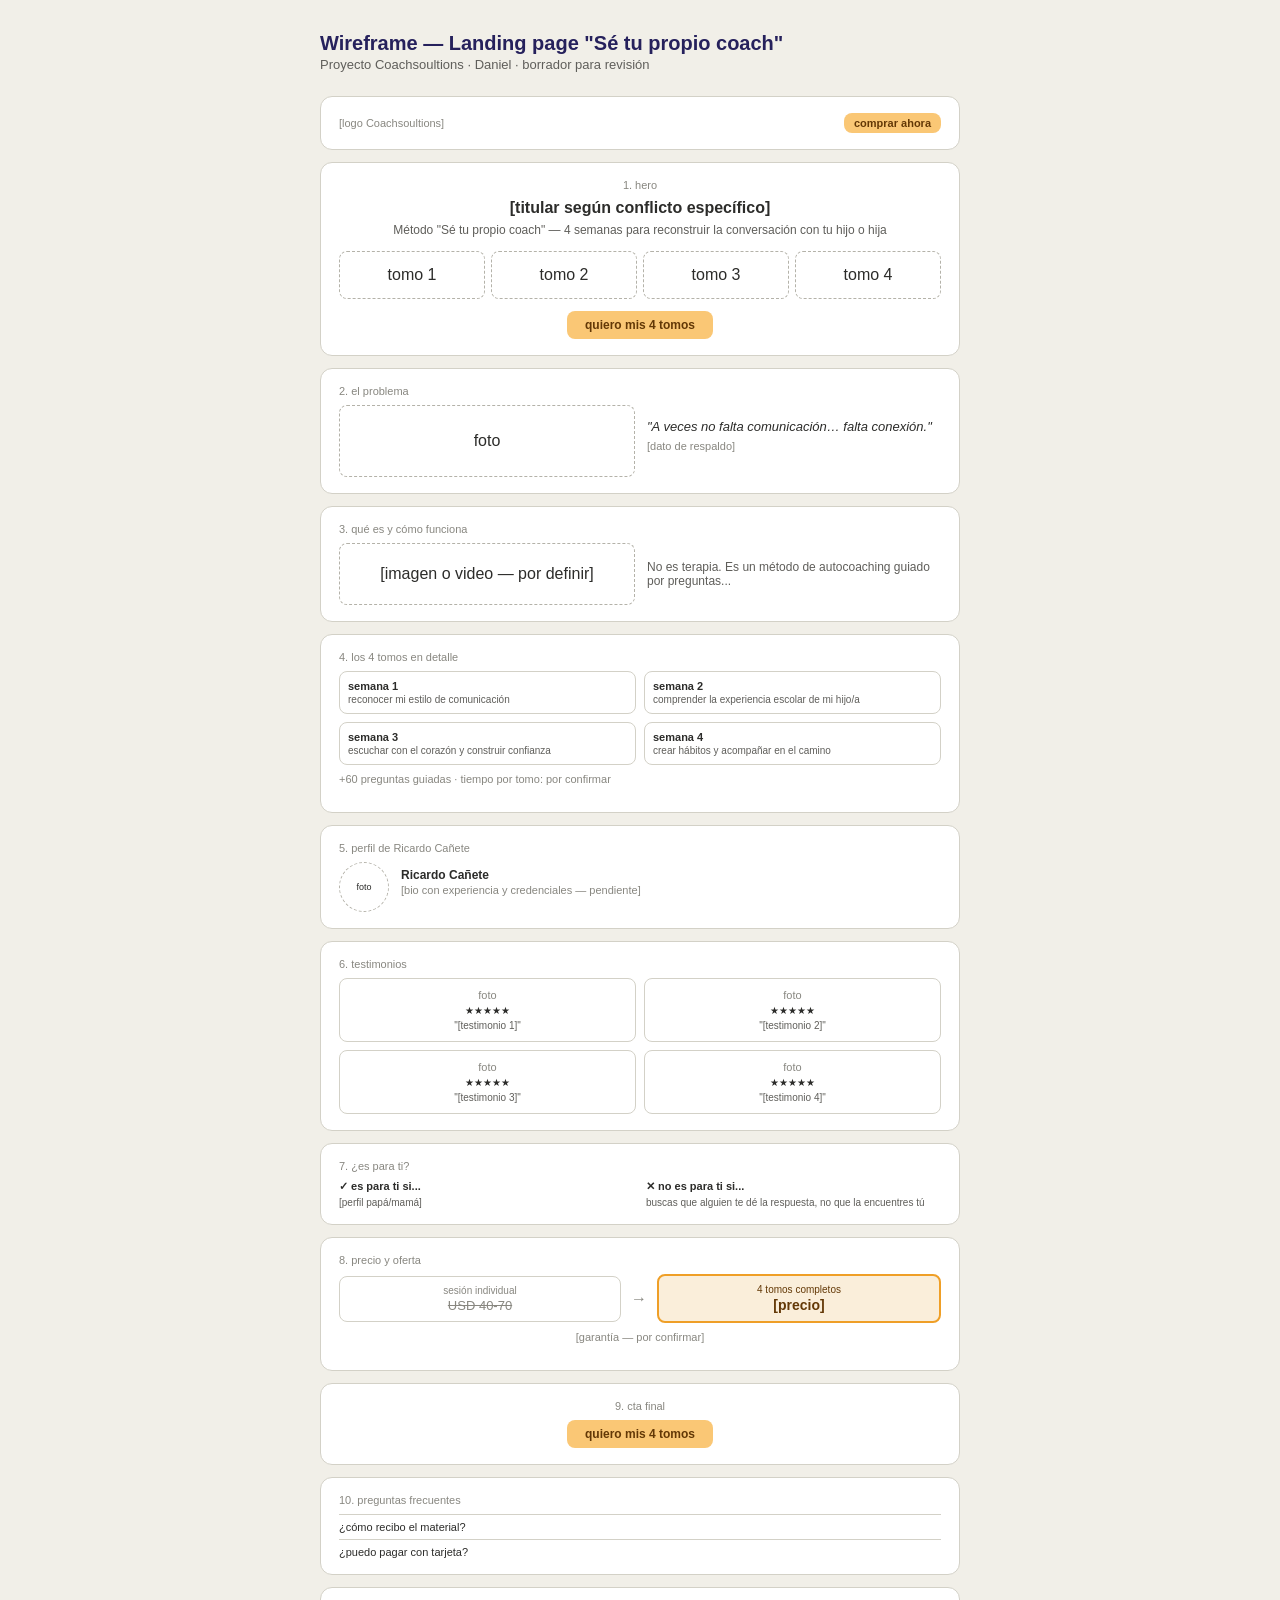
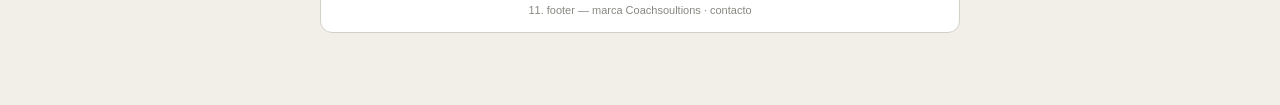
==== index.html @ d7a58cc5 "Initial commit: wireframe landing page" ====
<!DOCTYPE html>
<html lang="es">
<head>
<meta charset="UTF-8">
<title>Wireframe — Sé tu propio coach</title>
<style>
  body {
    font-family: -apple-system, BlinkMacSystemFont, "Segoe UI", Helvetica, Arial, sans-serif;
    background: #F1EFE8;
    margin: 0;
    padding: 32px 16px 60px;
    color: #2C2C2A;
  }
  .wrap { max-width: 640px; margin: 0 auto; }
  .doc-title { font-size: 20px; font-weight: 600; margin: 0 0 2px; color: #26215C; }
  .doc-sub { font-size: 13px; color: #5F5E5A; margin: 0 0 24px; }
  .card { border: 1px solid #D3D1C7; border-radius: 12px; padding: 16px 18px; margin-bottom: 12px; background: #FFFFFF; }
  .label { font-size: 11px; color: #888780; margin: 0 0 8px; text-transform: none; }
  .dashed { border: 1px dashed #B4B2A9; border-radius: 8px; }
  .placeholder { color: #888780; font-size: 11px; }
  .pill { display: inline-block; font-size: 12px; font-weight: 600; padding: 7px 18px; border-radius: 8px; background: #FAC775; color: #633806; }
  .row { display: flex; gap: 12px; align-items: center; }
  .grid2 { display: grid; grid-template-columns: repeat(2, minmax(0,1fr)); gap: 8px; }
  .grid4 { display: grid; grid-template-columns: repeat(4, minmax(0,1fr)); gap: 6px; }
  .center { text-align: center; }
  .quote { font-style: italic; font-size: 13px; margin: 0; }
  .strike { text-decoration: line-through; color: #888780; }
</style>
</head>
<body>
<div class="wrap">
  <p class="doc-title">Wireframe — Landing page "Sé tu propio coach"</p>
  <p class="doc-sub">Proyecto Coachsoultions · Daniel · borrador para revisión</p>

  <div class="card row" style="justify-content:space-between;">
    <span class="placeholder">[logo Coachsoultions]</span>
    <span class="pill" style="padding:4px 10px; font-size:11px;">comprar ahora</span>
  </div>

  <div class="card center">
    <p class="label">1. hero</p>
    <p style="font-size:16px; font-weight:600; margin:0 0 6px;">[titular según conflicto específico]</p>
    <p style="font-size:12px; color:#5F5E5A; margin:0 0 14px;">Método "Sé tu propio coach" — 4 semanas para reconstruir la conversación con tu hijo o hija</p>
    <div class="grid4" style="margin-bottom:12px;">
      <div class="dashed center" style="padding:14px 4px;">tomo 1</div>
      <div class="dashed center" style="padding:14px 4px;">tomo 2</div>
      <div class="dashed center" style="padding:14px 4px;">tomo 3</div>
      <div class="dashed center" style="padding:14px 4px;">tomo 4</div>
    </div>
    <span class="pill">quiero mis 4 tomos</span>
  </div>

  <div class="card">
    <p class="label">2. el problema</p>
    <div class="row">
      <div class="dashed center" style="flex:1; min-height:70px; display:flex; align-items:center; justify-content:center;">foto</div>
      <div style="flex:1;">
        <p class="quote">"A veces no falta comunicación… falta conexión."</p>
        <p class="placeholder" style="margin-top:6px;">[dato de respaldo]</p>
      </div>
    </div>
  </div>

  <div class="card">
    <p class="label">3. qué es y cómo funciona</p>
    <div class="row">
      <div class="dashed center" style="flex:1; min-height:60px; display:flex; align-items:center; justify-content:center;">[imagen o video — por definir]</div>
      <p style="flex:1; font-size:12px; color:#5F5E5A; margin:0;">No es terapia. Es un método de autocoaching guiado por preguntas...</p>
    </div>
  </div>

  <div class="card">
    <p class="label">4. los 4 tomos en detalle</p>
    <div class="grid2">
      <div style="border:1px solid #D3D1C7; border-radius:8px; padding:8px;"><p style="font-size:11px; font-weight:600; margin:0;">semana 1</p><p style="font-size:10px; color:#5F5E5A; margin:2px 0 0;">reconocer mi estilo de comunicación</p></div>
      <div style="border:1px solid #D3D1C7; border-radius:8px; padding:8px;"><p style="font-size:11px; font-weight:600; margin:0;">semana 2</p><p style="font-size:10px; color:#5F5E5A; margin:2px 0 0;">comprender la experiencia escolar de mi hijo/a</p></div>
      <div style="border:1px solid #D3D1C7; border-radius:8px; padding:8px;"><p style="font-size:11px; font-weight:600; margin:0;">semana 3</p><p style="font-size:10px; color:#5F5E5A; margin:2px 0 0;">escuchar con el corazón y construir confianza</p></div>
      <div style="border:1px solid #D3D1C7; border-radius:8px; padding:8px;"><p style="font-size:11px; font-weight:600; margin:0;">semana 4</p><p style="font-size:10px; color:#5F5E5A; margin:2px 0 0;">crear hábitos y acompañar en el camino</p></div>
    </div>
    <p class="placeholder" style="margin-top:8px;">+60 preguntas guiadas · tiempo por tomo: por confirmar</p>
  </div>

  <div class="card">
    <p class="label">5. perfil de Ricardo Cañete</p>
    <div class="row">
      <div class="dashed" style="width:48px; height:48px; border-radius:50%; display:flex; align-items:center; justify-content:center; flex-shrink:0; font-size:9px;">foto</div>
      <div>
        <p style="font-size:12px; font-weight:600; margin:0;">Ricardo Cañete</p>
        <p class="placeholder" style="margin-top:2px;">[bio con experiencia y credenciales — pendiente]</p>
      </div>
    </div>
  </div>

  <div class="card">
    <p class="label">6. testimonios</p>
    <div class="grid2">
      <div style="border:1px solid #D3D1C7; border-radius:8px; padding:10px;" class="center"><div class="placeholder">foto</div><p style="font-size:10px; margin:4px 0;">★★★★★</p><p style="font-size:10px; color:#5F5E5A; margin:0;">"[testimonio 1]"</p></div>
      <div style="border:1px solid #D3D1C7; border-radius:8px; padding:10px;" class="center"><div class="placeholder">foto</div><p style="font-size:10px; margin:4px 0;">★★★★★</p><p style="font-size:10px; color:#5F5E5A; margin:0;">"[testimonio 2]"</p></div>
      <div style="border:1px solid #D3D1C7; border-radius:8px; padding:10px;" class="center"><div class="placeholder">foto</div><p style="font-size:10px; margin:4px 0;">★★★★★</p><p style="font-size:10px; color:#5F5E5A; margin:0;">"[testimonio 3]"</p></div>
      <div style="border:1px solid #D3D1C7; border-radius:8px; padding:10px;" class="center"><div class="placeholder">foto</div><p style="font-size:10px; margin:4px 0;">★★★★★</p><p style="font-size:10px; color:#5F5E5A; margin:0;">"[testimonio 4]"</p></div>
    </div>
  </div>

  <div class="card">
    <p class="label">7. ¿es para ti?</p>
    <div class="row">
      <div style="flex:1;"><p style="font-size:11px; font-weight:600; margin:0 0 4px;">✓ es para ti si...</p><p style="font-size:10px; color:#5F5E5A; margin:0;">[perfil papá/mamá]</p></div>
      <div style="flex:1;"><p style="font-size:11px; font-weight:600; margin:0 0 4px;">✕ no es para ti si...</p><p style="font-size:10px; color:#5F5E5A; margin:0;">buscas que alguien te dé la respuesta, no que la encuentres tú</p></div>
    </div>
  </div>

  <div class="card">
    <p class="label">8. precio y oferta</p>
    <div class="row" style="gap:10px;">
      <div class="center" style="flex:1; padding:8px; border:1px solid #D3D1C7; border-radius:8px;">
        <p style="font-size:10px; color:#888780; margin:0;">sesión individual</p>
        <p class="strike" style="font-size:13px; margin:2px 0 0;">USD 40-70</p>
      </div>
      <span style="font-size:16px; color:#888780;">→</span>
      <div class="center" style="flex:1; padding:8px; border:2px solid #EF9F27; border-radius:8px; background:#FAEEDA;">
        <p style="font-size:10px; color:#633806; margin:0;">4 tomos completos</p>
        <p style="font-size:14px; font-weight:600; color:#633806; margin:2px 0 0;">[precio]</p>
      </div>
    </div>
    <p class="placeholder center" style="margin-top:8px;">[garantía — por confirmar]</p>
  </div>

  <div class="card center">
    <p class="label">9. cta final</p>
    <span class="pill">quiero mis 4 tomos</span>
  </div>

  <div class="card">
    <p class="label">10. preguntas frecuentes</p>
    <div style="border-top:1px solid #D3D1C7; padding-top:6px;"><p style="font-size:11px; margin:0;">¿cómo recibo el material?</p></div>
    <div style="border-top:1px solid #D3D1C7; padding-top:6px; margin-top:6px;"><p style="font-size:11px; margin:0;">¿puedo pagar con tarjeta?</p></div>
  </div>

  <div class="card center">
    <p class="label" style="margin:0;">11. footer — marca Coachsoultions · contacto</p>
  </div>

</div>
</body>
</html>
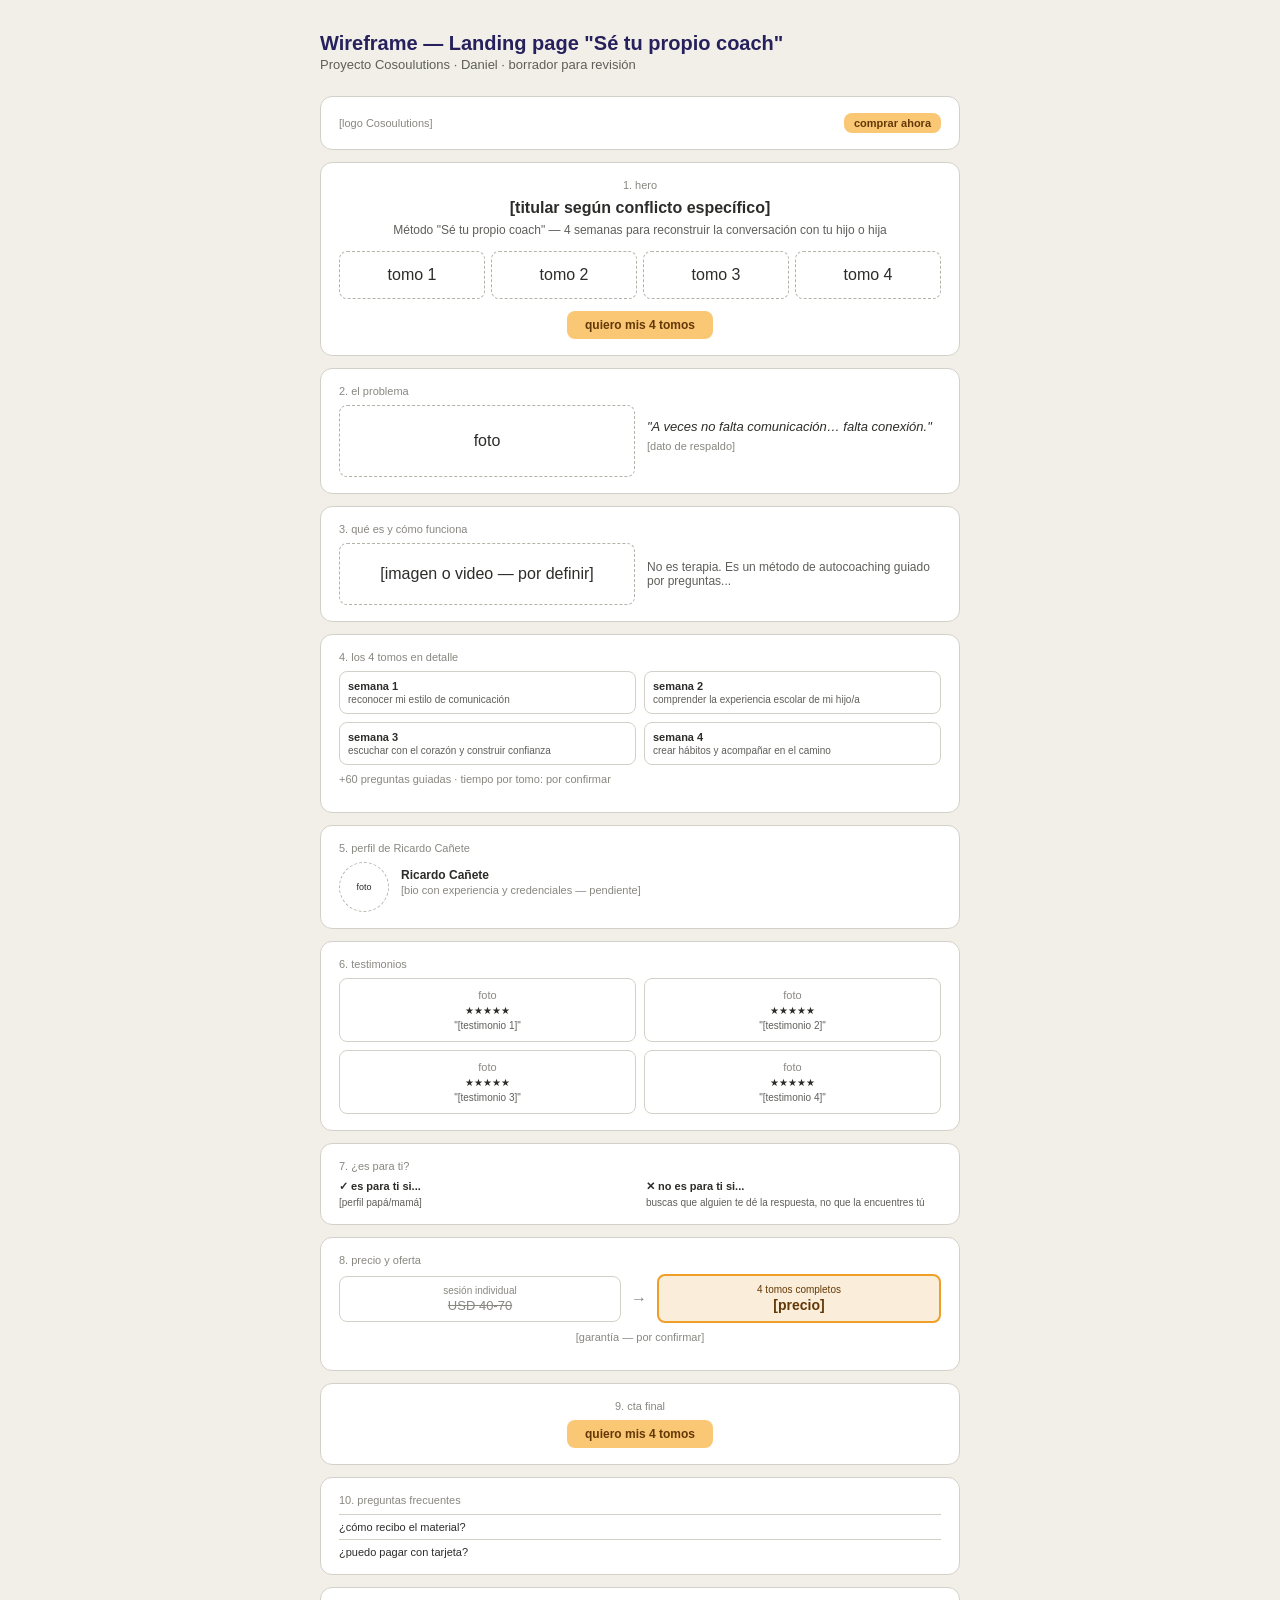
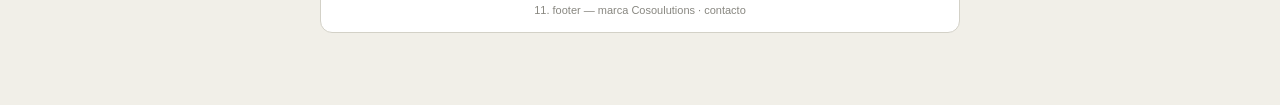
==== commit 7175d6d6: "Corregir marca: Coachsoultions → Cosoulutions" ====
--- a/index.html
+++ b/index.html
@@ -30,10 +30,10 @@
 <body>
 <div class="wrap">
   <p class="doc-title">Wireframe — Landing page "Sé tu propio coach"</p>
-  <p class="doc-sub">Proyecto Coachsoultions · Daniel · borrador para revisión</p>
+  <p class="doc-sub">Proyecto Cosoulutions · Daniel · borrador para revisión</p>
 
   <div class="card row" style="justify-content:space-between;">
-    <span class="placeholder">[logo Coachsoultions]</span>
+    <span class="placeholder">[logo Cosoulutions]</span>
     <span class="pill" style="padding:4px 10px; font-size:11px;">comprar ahora</span>
   </div>
 
@@ -137,7 +137,7 @@
   </div>
 
   <div class="card center">
-    <p class="label" style="margin:0;">11. footer — marca Coachsoultions · contacto</p>
+    <p class="label" style="margin:0;">11. footer — marca Cosoulutions · contacto</p>
   </div>
 
 </div>
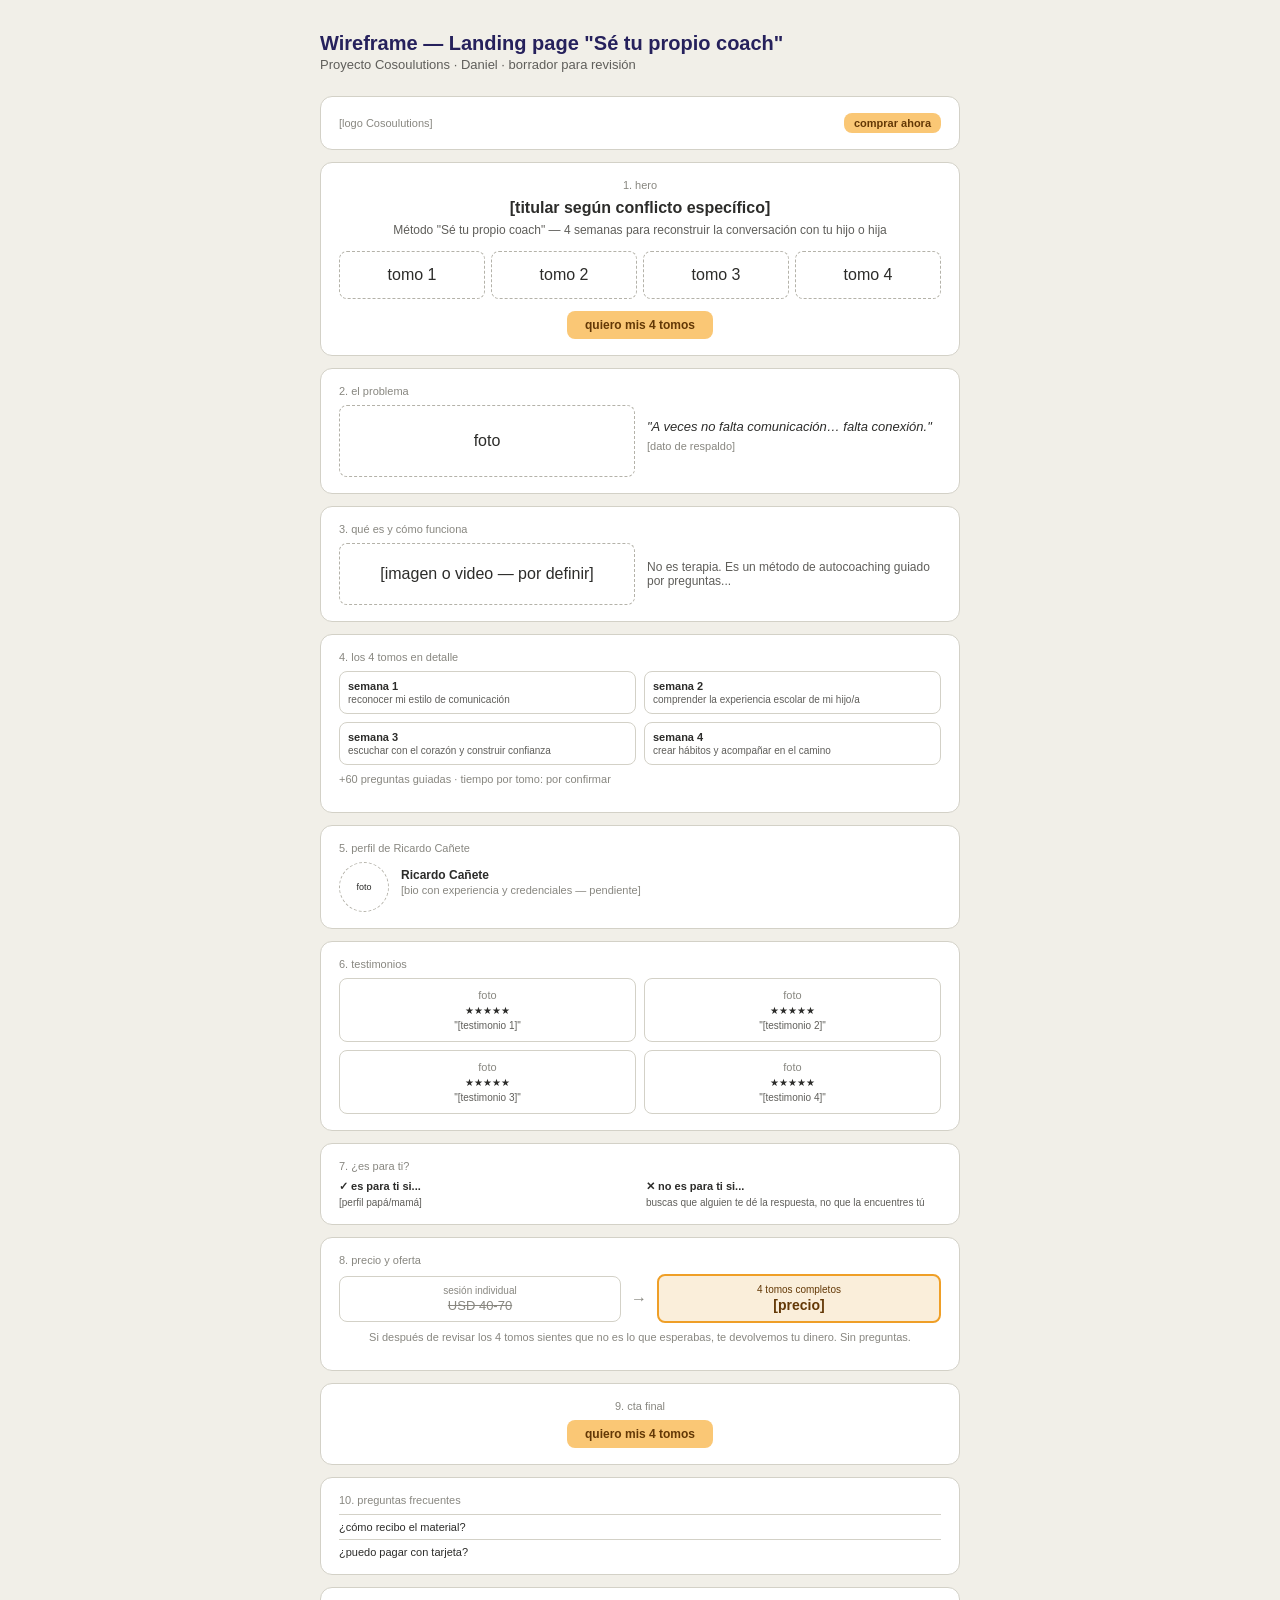
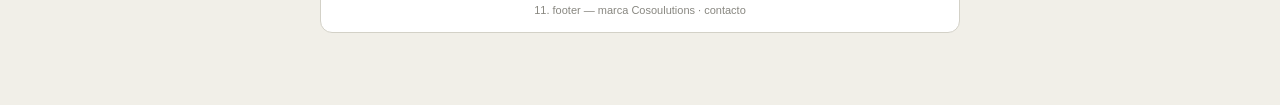
==== commit ea32cb28: "Agregar garantía de satisfacción: dinero de vuelta si no quedas satisfecho" ====
--- a/index.html
+++ b/index.html
@@ -122,7 +122,7 @@
         <p style="font-size:14px; font-weight:600; color:#633806; margin:2px 0 0;">[precio]</p>
       </div>
     </div>
-    <p class="placeholder center" style="margin-top:8px;">[garantía — por confirmar]</p>
+    <p class="placeholder center" style="margin-top:8px;">Si después de revisar los 4 tomos sientes que no es lo que esperabas, te devolvemos tu dinero. Sin preguntas.</p>
   </div>
 
   <div class="card center">
